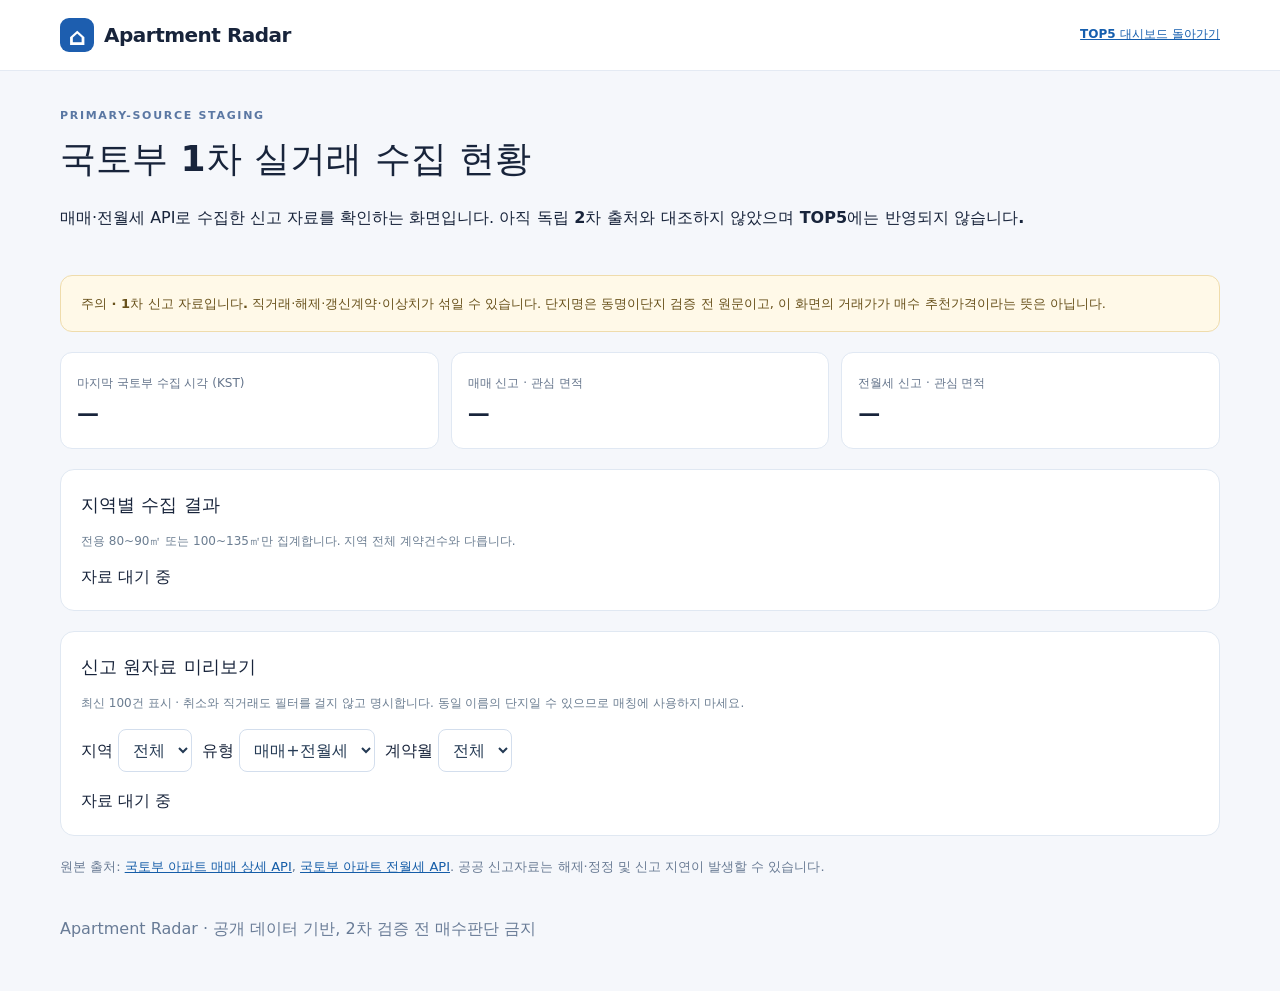
==== primary.html @ ec24c116 "Add primary.html for primary-source contract audit view" ====
<!doctype html>
<html lang="ko">
<head>
<meta charset="utf-8"><meta name="viewport" content="width=device-width,initial-scale=1">
<title>Apartment Radar | 국토부 1차 수집 현황</title>
<link rel="stylesheet" href="./styles.css">
<style>
.report-head{padding:36px 0 10px}.report-head h1{font-size:clamp(24px,4vw,36px);margin:4px 0}.warning-box{padding:17px 20px;border-radius:12px;background:#fff9e8;border:1px solid #efdcac;color:#68511b;font-size:13px;margin:18px 0}.summary-grid{display:grid;grid-template-columns:repeat(3,minmax(0,1fr));gap:12px;margin:20px 0}.summary-grid>div{background:white;border:1px solid #e0e8f3;border-radius:12px;padding:16px}.summary-grid strong{display:block;font-size:22px}.summary-grid span{font-size:12px;color:#64748b}.filter-row{display:flex;flex-wrap:wrap;gap:10px;margin:16px 0}.filter-row select{padding:10px;border:1px solid #d3deed;border-radius:8px;background:white;color:#243a54}.table-scroll{overflow:auto}.primary-table{border-collapse:collapse;width:100%;min-width:760px;font-size:12px}.primary-table th,.primary-table td{padding:10px 8px;border-bottom:1px solid #e5ebf2;text-align:left;white-space:nowrap}.primary-table th{color:#526580;background:#f8fafd}.primary-table .number{text-align:right;font-variant-numeric:tabular-nums}.panel{background:white;border:1px solid #e0e8f2;border-radius:14px;padding:20px;margin:20px 0}.panel h2{margin:0 0 8px;font-size:18px}.panel p{font-size:12px;color:#6b7d91}.navback{display:inline-block;margin-bottom:8px;font-size:13px;font-weight:700}.status-danger{color:#994312}.status-good{color:#23765d}
@media(max-width:680px){.summary-grid{grid-template-columns:1fr}}
</style></head>
<body>
<header class="site-header"><div class="wrap header-flex"><div class="brand"><span class="logo">⌂</span><span>Apartment <strong>Radar</strong></span></div><a class="text-btn" href="./index.html">TOP5 대시보드 돌아가기</a></div></header>
<main class="wrap">
<section class="report-head"><div class="eyebrow">PRIMARY-SOURCE STAGING</div><h1>국토부 1차 실거래 수집 현황</h1><p>매매·전월세 API로 수집한 신고 자료를 확인하는 화면입니다. <strong>아직 독립 2차 출처와 대조하지 않았으며 TOP5에는 반영되지 않습니다.</strong></p></section>
<div class="warning-box"><strong>주의 · 1차 신고 자료입니다.</strong> 직거래·해제·갱신계약·이상치가 섞일 수 있습니다. 단지명은 동명이단지 검증 전 원문이고, 이 화면의 거래가가 매수 추천가격이라는 뜻은 아닙니다.</div>
<div class="summary-grid"><div><span>마지막 국토부 수집 시각 (KST)</span><strong id="at">—</strong></div><div><span>매매 신고 · 관심 면적</span><strong id="sales">—</strong></div><div><span>전월세 신고 · 관심 면적</span><strong id="rents">—</strong></div></div>
<section class="panel"><h2>지역별 수집 결과</h2><p>전용 80~90㎡ 또는 100~135㎡만 집계합니다. 지역 전체 계약건수와 다릅니다.</p><div id="region-table" class="table-scroll">자료 대기 중</div></section>
<section class="panel"><h2>신고 원자료 미리보기</h2><p>최신 100건 표시 · 취소와 직거래도 필터를 걸지 않고 명시합니다. 동일 이름의 단지일 수 있으므로 매칭에 사용하지 마세요.</p>
<div class="filter-row"><label>지역 <select id="r-filter"><option value="all">전체</option></select></label><label>유형 <select id="t-filter"><option value="all">매매+전월세</option><option value="sale">매매</option><option value="rent">전월세</option></select></label><label>계약월 <select id="m-filter"><option value="all">전체</option></select></label></div>
<div id="records-table" class="table-scroll">자료 대기 중</div></section>
<p class="subtext">원본 출처: <a href="https://www.data.go.kr/data/15126468/openapi.do" target="_blank" rel="noopener noreferrer">국토부 아파트 매매 상세 API</a>, <a href="https://www.data.go.kr/data/15126474/openapi.do" target="_blank" rel="noopener noreferrer">국토부 아파트 전월세 API</a>. 공공 신고자료는 해제·정정 및 신고 지연이 발생할 수 있습니다.</p>
</main><footer class="footer"><div class="wrap">Apartment Radar · 공개 데이터 기반, 2차 검증 전 매수판단 금지</div></footer>
<script src="./primary.js" defer></script>
</body></html>
---- styles.css ----
:root{font-family:Inter,"Pretendard","Noto Sans KR",system-ui,-apple-system,BlinkMacSystemFont,"Segoe UI",sans-serif;color:#18243b;background:#f5f7fb;font-synthesis:none}
*{box-sizing:border-box}html{scroll-behavior:smooth}body{margin:0;line-height:1.65}button,select{font:inherit}a{color:#155da8}a:focus-visible,button:focus-visible,select:focus-visible{outline:3px solid #5d94f0;outline-offset:3px}.skip{position:absolute;left:-9999px}.skip:focus{left:12px;top:12px;z-index:10;background:white;padding:10px}.wrap{width:min(1160px,calc(100% - 36px));margin:auto}
.site-header{background:white;border-bottom:1px solid #e4eaf3}.header-flex{min-height:70px;display:flex;align-items:center;justify-content:space-between}.brand{display:flex;align-items:center;gap:10px;font-size:20px;font-weight:650;letter-spacing:-.5px}.logo{display:grid;place-items:center;background:#1d5eaf;color:white;width:34px;height:34px;border-radius:9px;font-size:24px}.micro,.eyebrow{font-size:11px;font-weight:800;letter-spacing:1.7px;color:#5a77a3}
.hero{padding:62px 0 30px}.hero h1{font-size:clamp(30px,4.7vw,49px);line-height:1.22;letter-spacing:-1.8px;margin:10px 0 14px}.hero h1 span{color:#1f61b7}.hero p{color:#53637b;max-width:700px;font-size:15px}.statusline{display:inline-flex;align-items:center;gap:9px;color:#55667e;font-size:12px;margin-top:12px}.status-dot{display:inline-block;width:8px;height:8px;background:#d9a230;border-radius:50%}
.metrics{display:grid;grid-template-columns:repeat(4,1fr);gap:12px;margin:14px 0 24px}.metric,.filter-panel,.result-section,.detail,.guidelines{background:white;border:1px solid #e1e8f1;border-radius:15px;box-shadow:0 5px 20px rgba(19,41,75,.035)}.metric{display:flex;flex-direction:column;padding:18px 20px;gap:5px}.metric span{font-size:12px;color:#61718a}.metric strong{font-size:25px;line-height:1.3}.metric small{font-size:11px;color:#8995a8}.metric .metric-date{font-size:16px}
.filter-panel,.result-section,.detail,.guidelines{padding:24px;margin:22px 0}.section-top{display:flex;align-items:flex-start;justify-content:space-between;gap:14px;margin-bottom:20px}.section-top h2{font-size:21px;margin:4px 0;letter-spacing:-.5px}.subtext{margin:3px 0;color:#697b94;font-size:13px}.filters{display:grid;grid-template-columns:repeat(3,1fr);gap:14px}.filters label{display:flex;flex-direction:column;font-size:12px;font-weight:750;color:#52647e;gap:7px}.filters select{width:100%;padding:12px 14px;background:white;color:#1b2b45;border:1px solid #d6e0ec;border-radius:9px;min-height:48px}
.secondary-button{border:1px solid #d5dfea;border-radius:9px;background:white;color:#31547c;font-weight:750;font-size:12px;padding:9px 14px;cursor:pointer}.pill{padding:4px 10px;border:1px solid #dbe6f6;background:#f1f6ff;border-radius:100px;color:#2f5e9a;font-size:11px;white-space:nowrap;font-weight:800}.pill.muted{background:#f5f7fa;border-color:#e1e7ef;color:#728197}.pill.warning{border-color:#ecdba9;color:#956809;background:#fff9e6}.cards{display:grid;grid-template-columns:repeat(2,minmax(0,1fr));gap:12px}.complex-card{border:1px solid #dce5f0;background:white;border-radius:12px;padding:18px;min-width:0}.complex-card h3{font-size:16px;letter-spacing:-.3px;line-height:1.4;margin:6px 0}.complex-card p{font-size:12px;color:#60728d;margin:4px 0}.complex-card .card-head{display:flex;align-items:center;justify-content:space-between;gap:10px}.meta{display:flex;flex-wrap:wrap;gap:6px;margin:13px 0}.meta span{background:#f4f7fb;color:#4e627f;padding:4px 8px;border-radius:6px;font-size:11px}.card-foot{border-top:1px solid #e9edf3;margin-top:13px;padding-top:12px;display:flex;justify-content:space-between;gap:12px;align-items:center}.card-foot small{font-size:11px;color:#7b899b}.text-btn{background:transparent;border:0;color:#155eae;font-size:12px;font-weight:800;cursor:pointer;padding:6px 0}.empty{padding:26px;border:1px dashed #c9d7e6;background:#f8fbff;border-radius:12px}.empty strong{font-size:15px}.empty p{color:#5f718a;font-size:13px;margin-bottom:0}.rule-grid{display:grid;grid-template-columns:repeat(2,1fr);gap:16px}.rule-grid>div{background:#f7f9fc;border-radius:10px;padding:16px}.rule-grid strong{font-size:13px}.rule-grid p{font-size:12px;color:#677992;margin-bottom:0}
.detail-grid{display:grid;grid-template-columns:repeat(2,minmax(0,1fr));gap:18px}.detail-box{padding:16px;border:1px solid #e0e8f2;border-radius:12px}.detail-box h3{font-size:14px;margin:0 0 12px}.detail-box dl{display:grid;grid-template-columns:auto 1fr;gap:6px 16px;font-size:12px}.detail-box dt{color:#687b94}.detail-box dd{margin:0;text-align:right;font-weight:750}.detail-box p,.detail-box li{font-size:12px;color:#64748a}.tx-table{width:100%;border-collapse:collapse;font-size:12px}.tx-table th,.tx-table td{padding:8px 4px;border-bottom:1px solid #e8edf4;text-align:right}.tx-table th:first-child,.tx-table td:first-child{text-align:left}.chart-wrap{min-height:170px}.chart-wrap svg{display:block;width:100%;height:auto}.empty-chart{font-size:12px;color:#73849c;padding:30px 10px;text-align:center;background:#f8fafc;border-radius:10px}
.footer{padding:36px 0 48px;color:#687b96}.footer strong{font-size:14px}.footer p{font-size:11px;margin:4px 0}
@media(max-width:760px){.micro{display:none}.hero{padding:40px 0 20px}.metrics{grid-template-columns:repeat(2,1fr)}.filters,.cards,.detail-grid,.rule-grid{grid-template-columns:1fr}.filter-panel,.result-section,.detail,.guidelines{padding:17px}.metric{padding:13px}.metric strong{font-size:22px}.section-top h2{font-size:19px}}
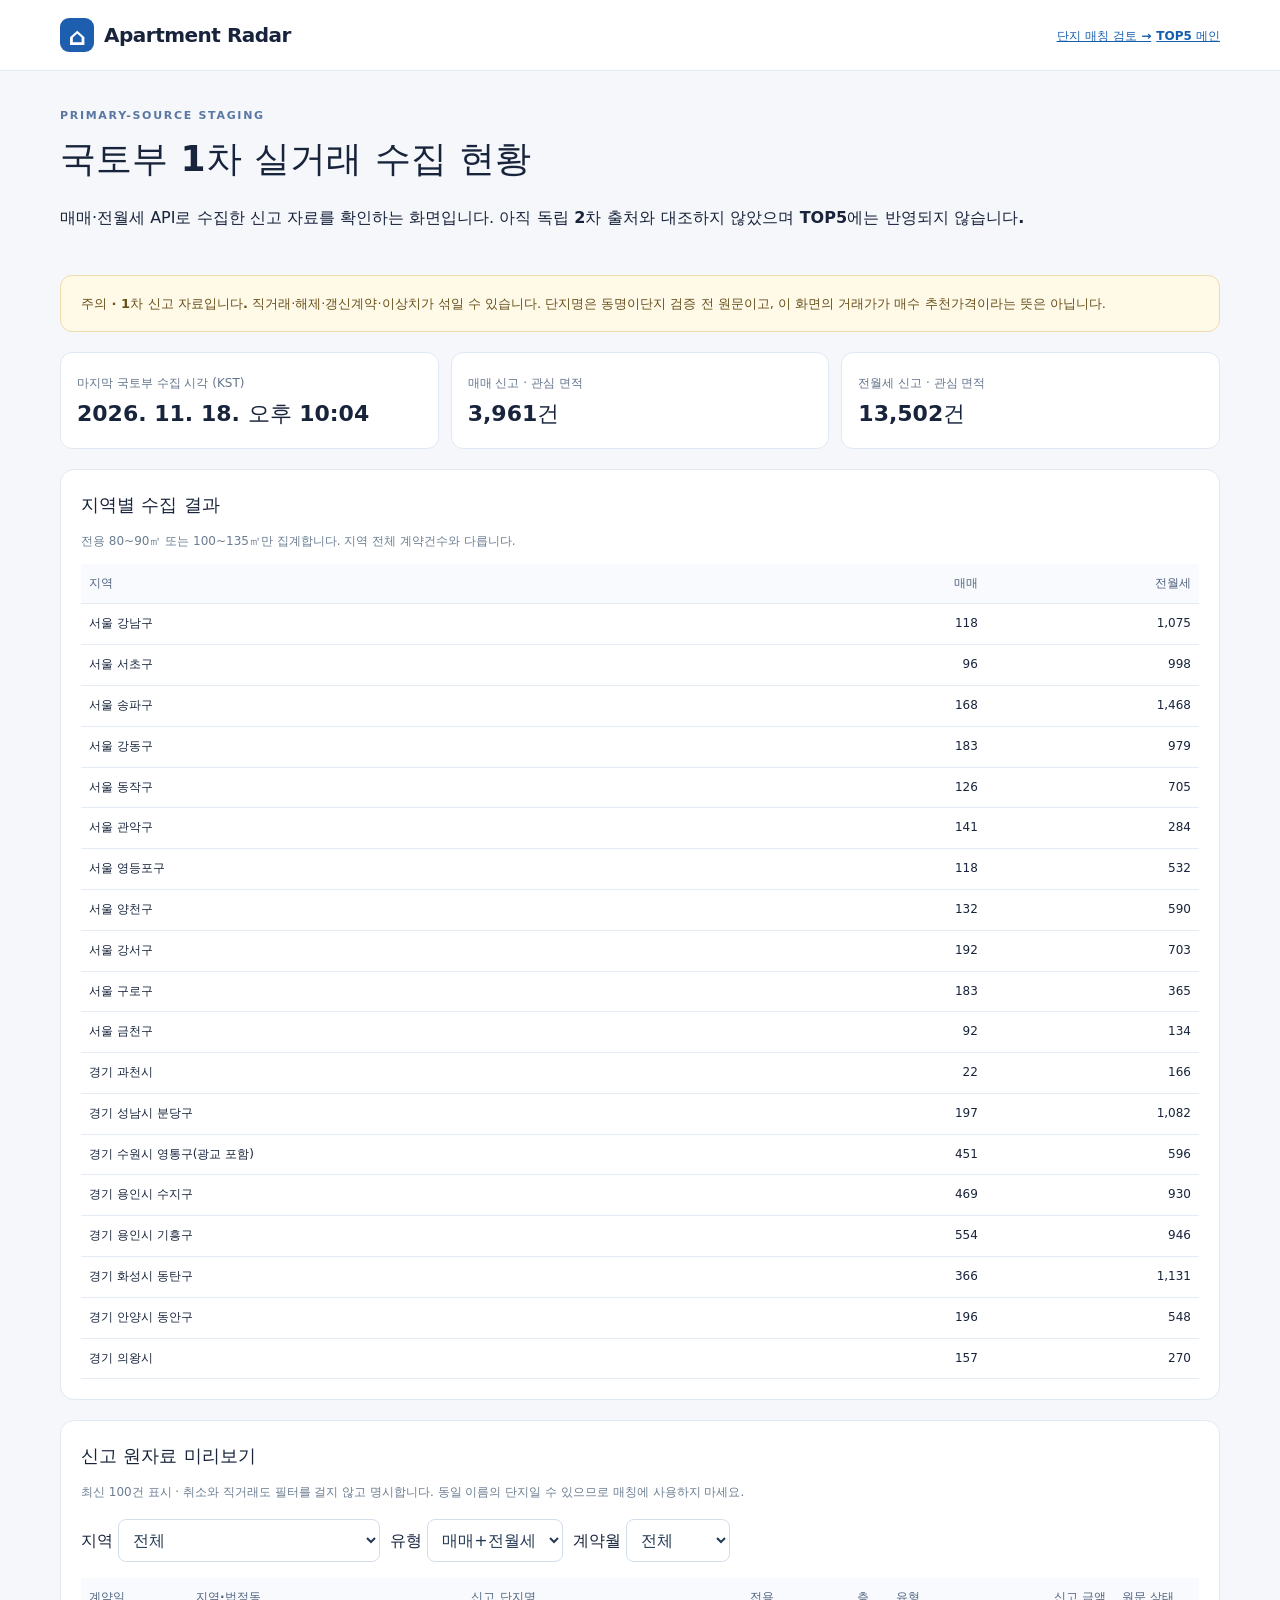
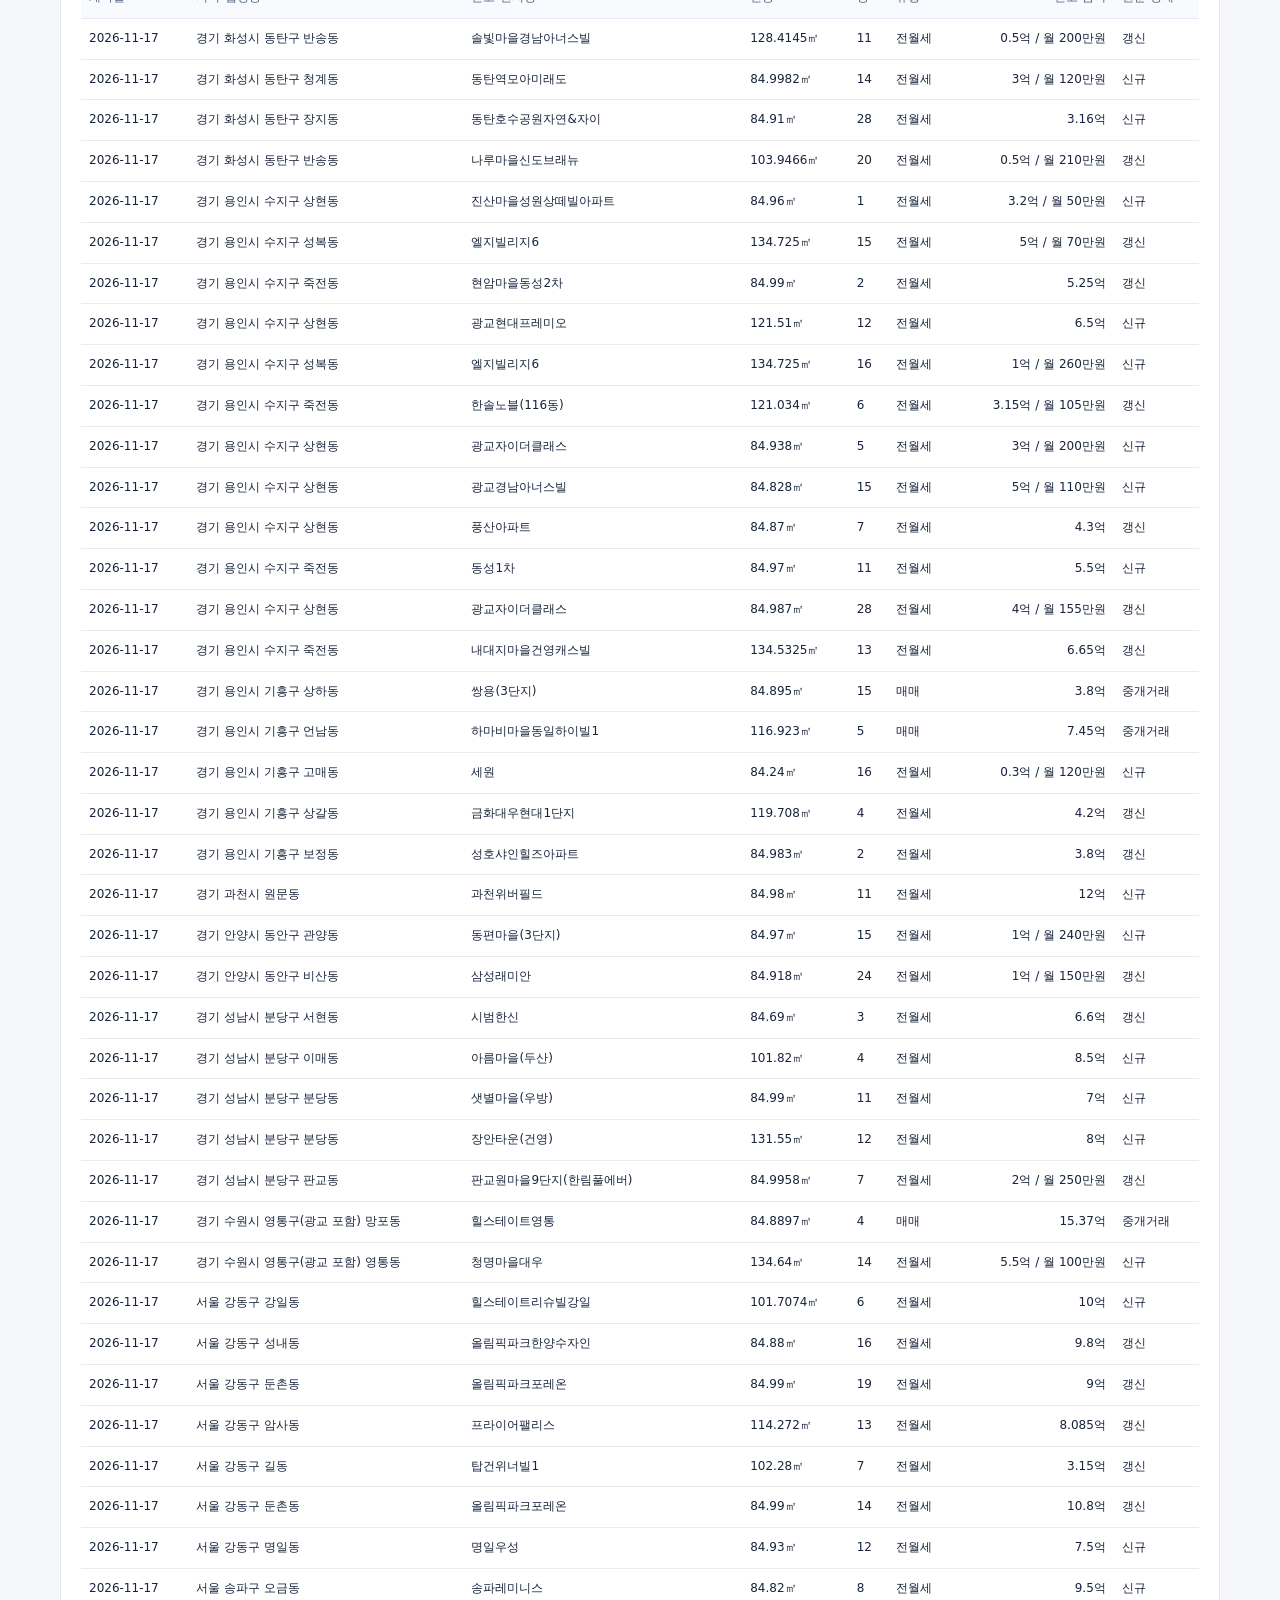
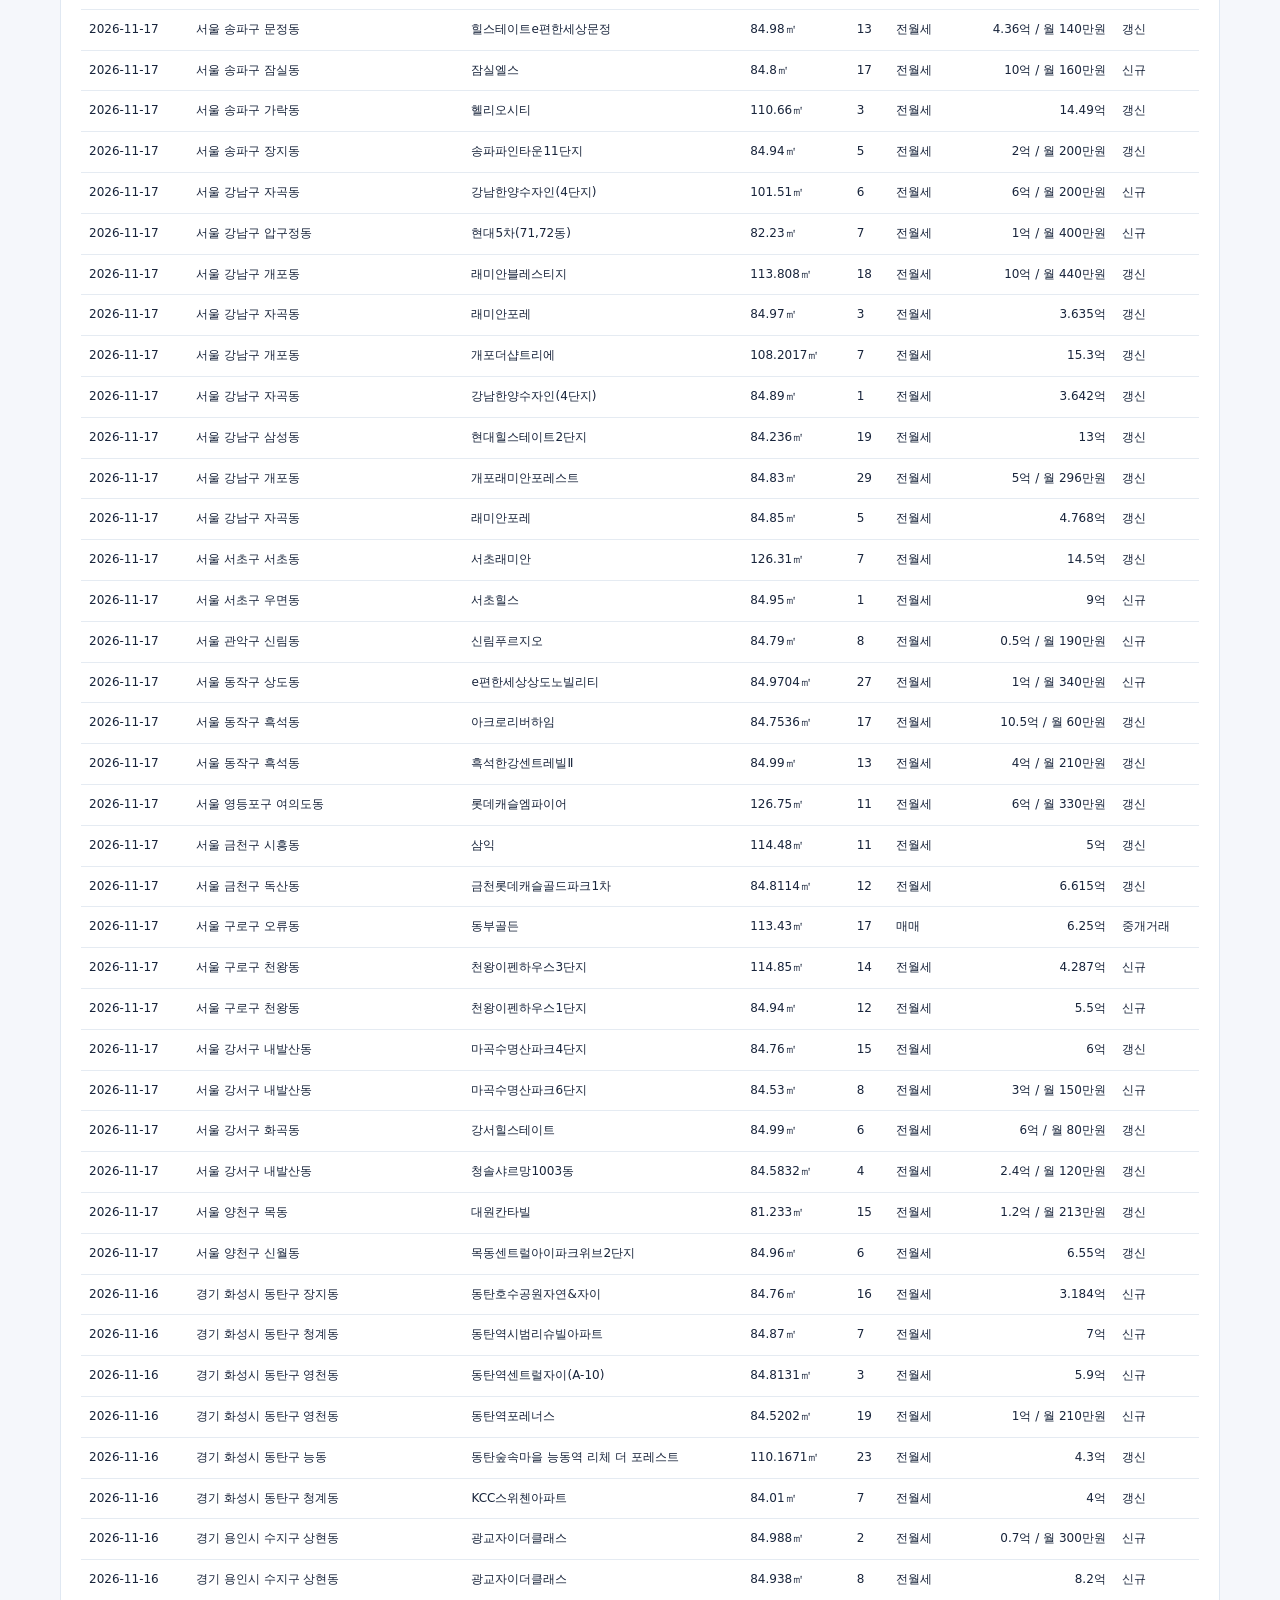
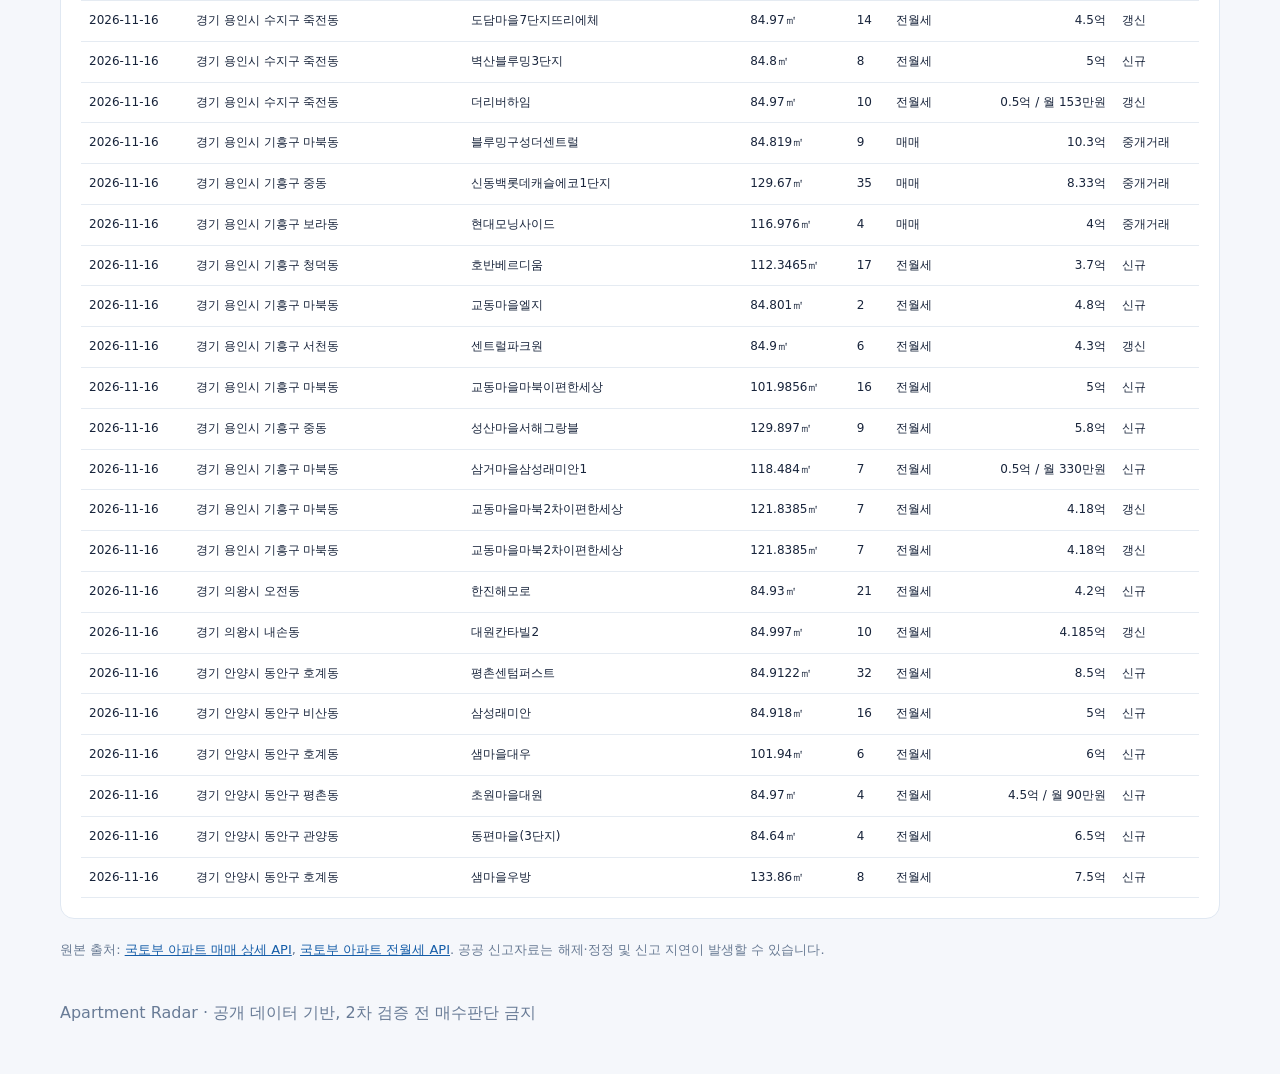
==== commit d8b14189: "Add navigation to provisional unit matching review screen" ====
--- a/primary.html
+++ b/primary.html
@@ -9,7 +9,7 @@
 @media(max-width:680px){.summary-grid{grid-template-columns:1fr}}
 </style></head>
 <body>
-<header class="site-header"><div class="wrap header-flex"><div class="brand"><span class="logo">⌂</span><span>Apartment <strong>Radar</strong></span></div><a class="text-btn" href="./index.html">TOP5 대시보드 돌아가기</a></div></header>
+<header class="site-header"><div class="wrap header-flex"><div class="brand"><span class="logo">⌂</span><span>Apartment <strong>Radar</strong></span></div><nav><a class="text-btn" href="./matches.html">단지 매칭 검토 →</a> <a class="text-btn" href="./index.html">TOP5 메인</a></nav></div></header>
 <main class="wrap">
 <section class="report-head"><div class="eyebrow">PRIMARY-SOURCE STAGING</div><h1>국토부 1차 실거래 수집 현황</h1><p>매매·전월세 API로 수집한 신고 자료를 확인하는 화면입니다. <strong>아직 독립 2차 출처와 대조하지 않았으며 TOP5에는 반영되지 않습니다.</strong></p></section>
 <div class="warning-box"><strong>주의 · 1차 신고 자료입니다.</strong> 직거래·해제·갱신계약·이상치가 섞일 수 있습니다. 단지명은 동명이단지 검증 전 원문이고, 이 화면의 거래가가 매수 추천가격이라는 뜻은 아닙니다.</div>
